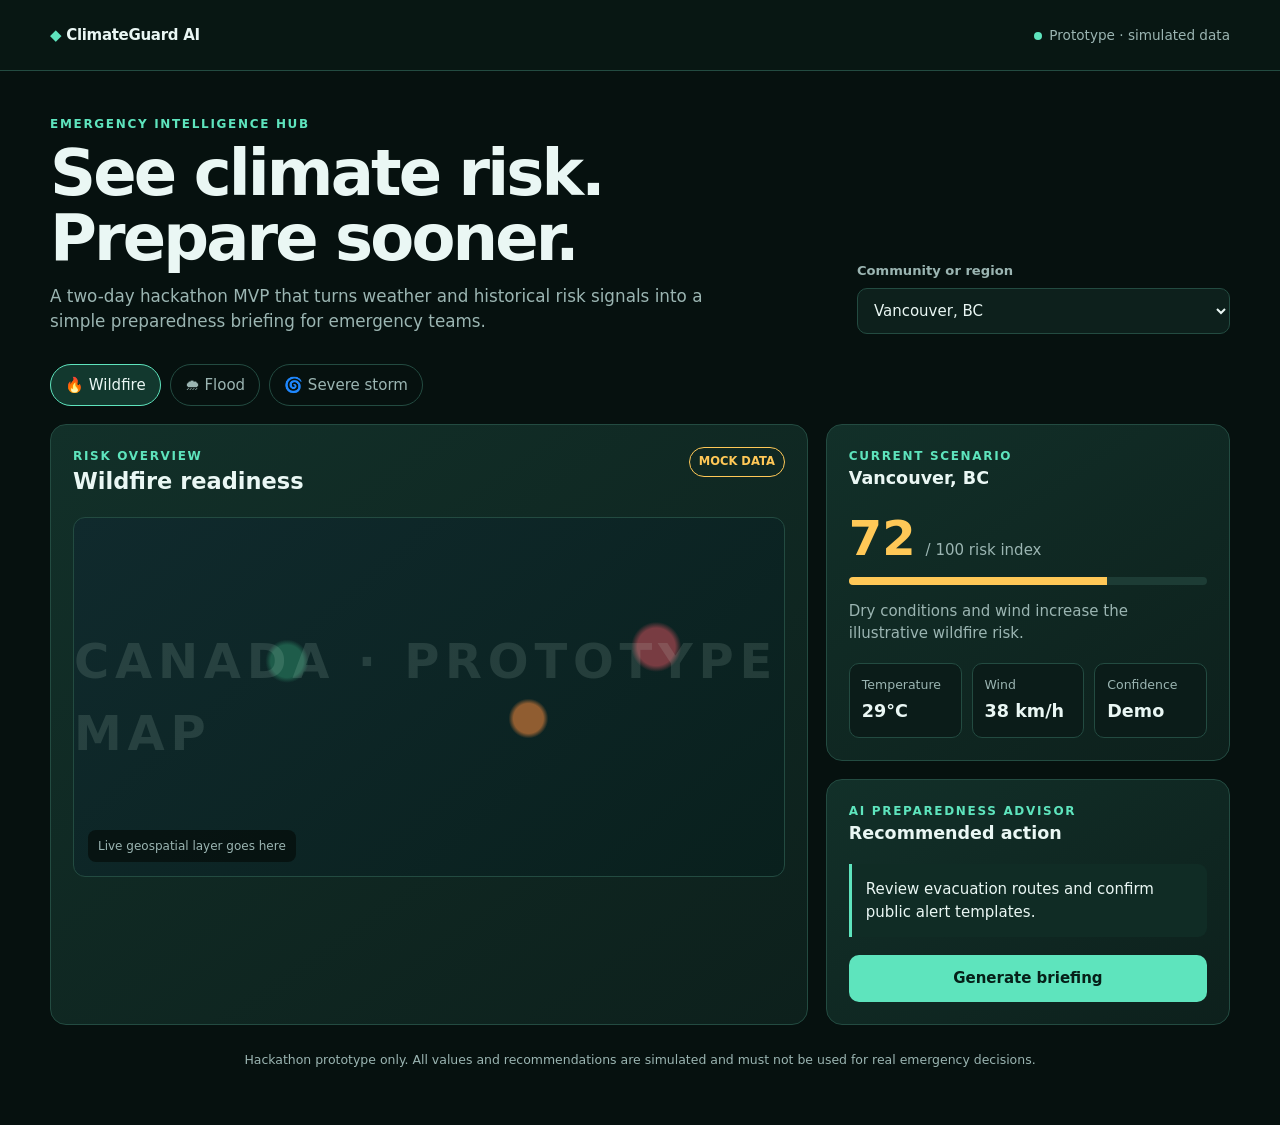
==== index.html @ 240c4de7 "Build ClimateGuard hackathon prototype scaffold" ====
<!doctype html>
<html lang="en">
<head>
  <meta charset="utf-8">
  <meta name="viewport" content="width=device-width, initial-scale=1">
  <meta http-equiv="refresh" content="0; url=ClimateGuard_AI_Interactive_Dashboard.html">
  <title>ClimateGuard AI</title>
  <link rel="canonical" href="ClimateGuard_AI_Interactive_Dashboard.html">
</head>
<body>
  <p>Opening <a href="ClimateGuard_AI_Interactive_Dashboard.html">ClimateGuard AI</a>…</p>
</body>
</html>
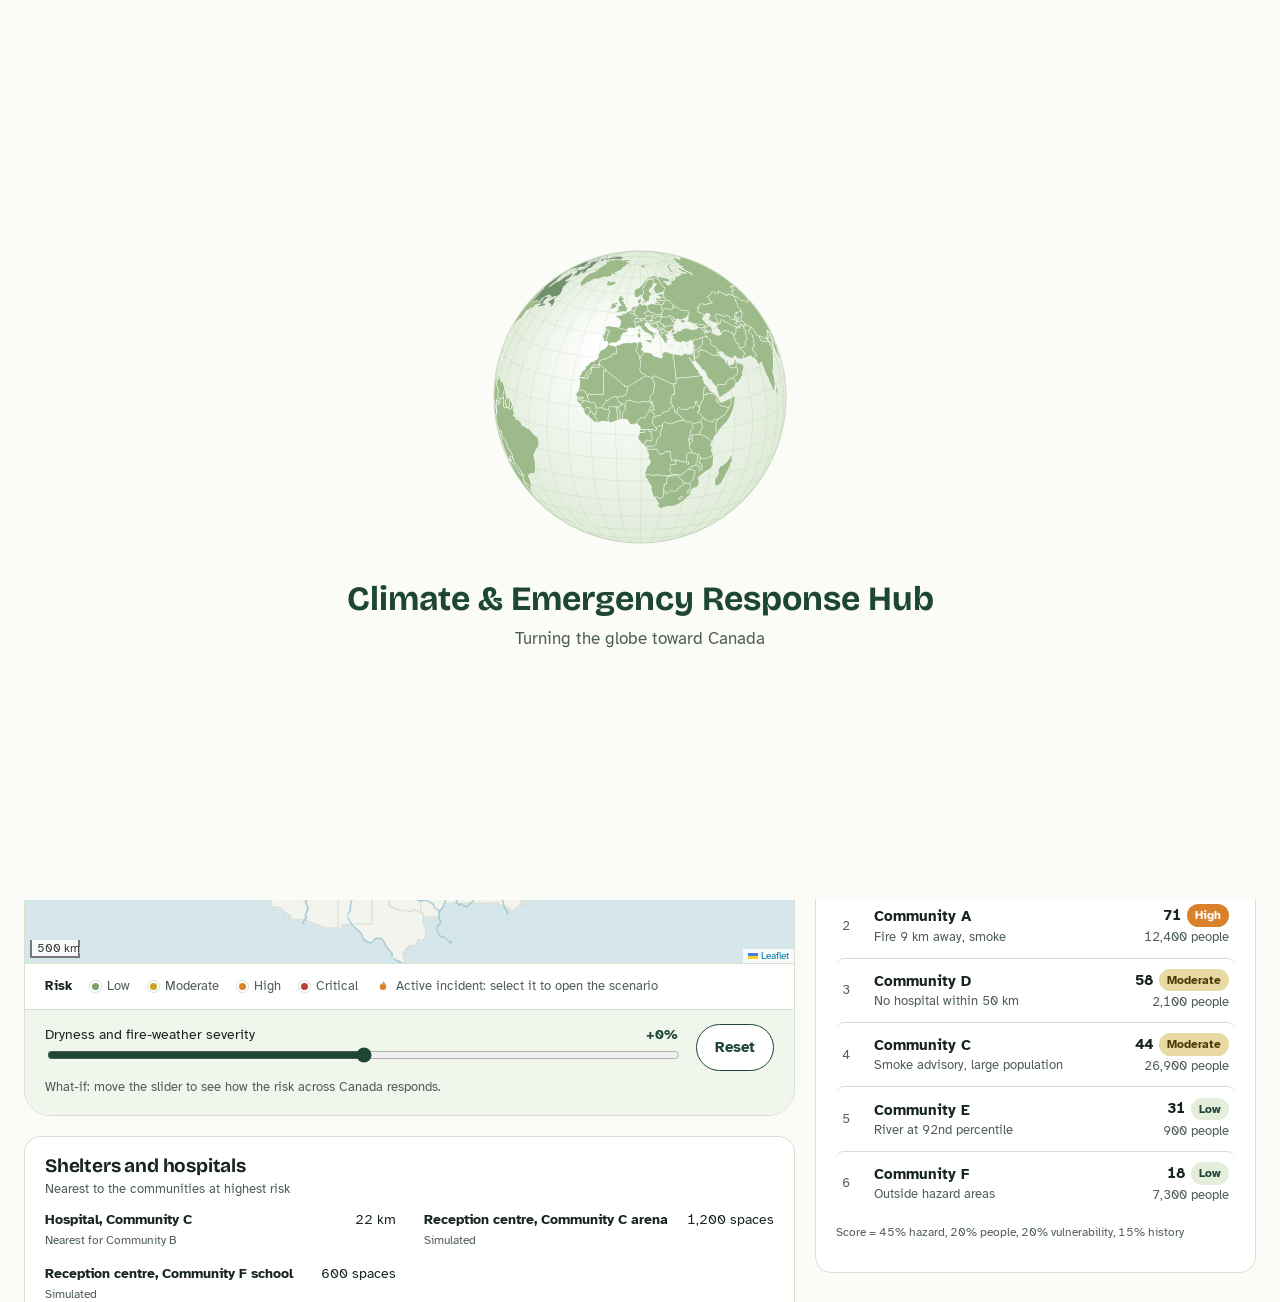
==== commit ff385fdf: "worked on frontend" ====
--- a/index.html
+++ b/index.html
@@ -1,13 +1,16 @@
 <!doctype html>
 <html lang="en">
-<head>
-  <meta charset="utf-8">
-  <meta name="viewport" content="width=device-width, initial-scale=1">
-  <meta http-equiv="refresh" content="0; url=ClimateGuard_AI_Interactive_Dashboard.html">
-  <title>ClimateGuard AI</title>
-  <link rel="canonical" href="ClimateGuard_AI_Interactive_Dashboard.html">
-</head>
-<body>
-  <p>Opening <a href="ClimateGuard_AI_Interactive_Dashboard.html">ClimateGuard AI</a>…</p>
-</body>
+  <head>
+    <meta charset="utf-8" />
+    <meta name="viewport" content="width=device-width, initial-scale=1" />
+    <meta http-equiv="refresh" content="0; url=ClimateGuard_Mockup.html" />
+    <title>Climate & Emergency Response Hub</title>
+    <link rel="canonical" href="ClimateGuard_Mockup.html" />
+  </head>
+  <body>
+    <p>
+      Opening
+      <a href="ClimateGuard_Mockup.html">Climate & Emergency Response Hub</a>…
+    </p>
+  </body>
 </html>
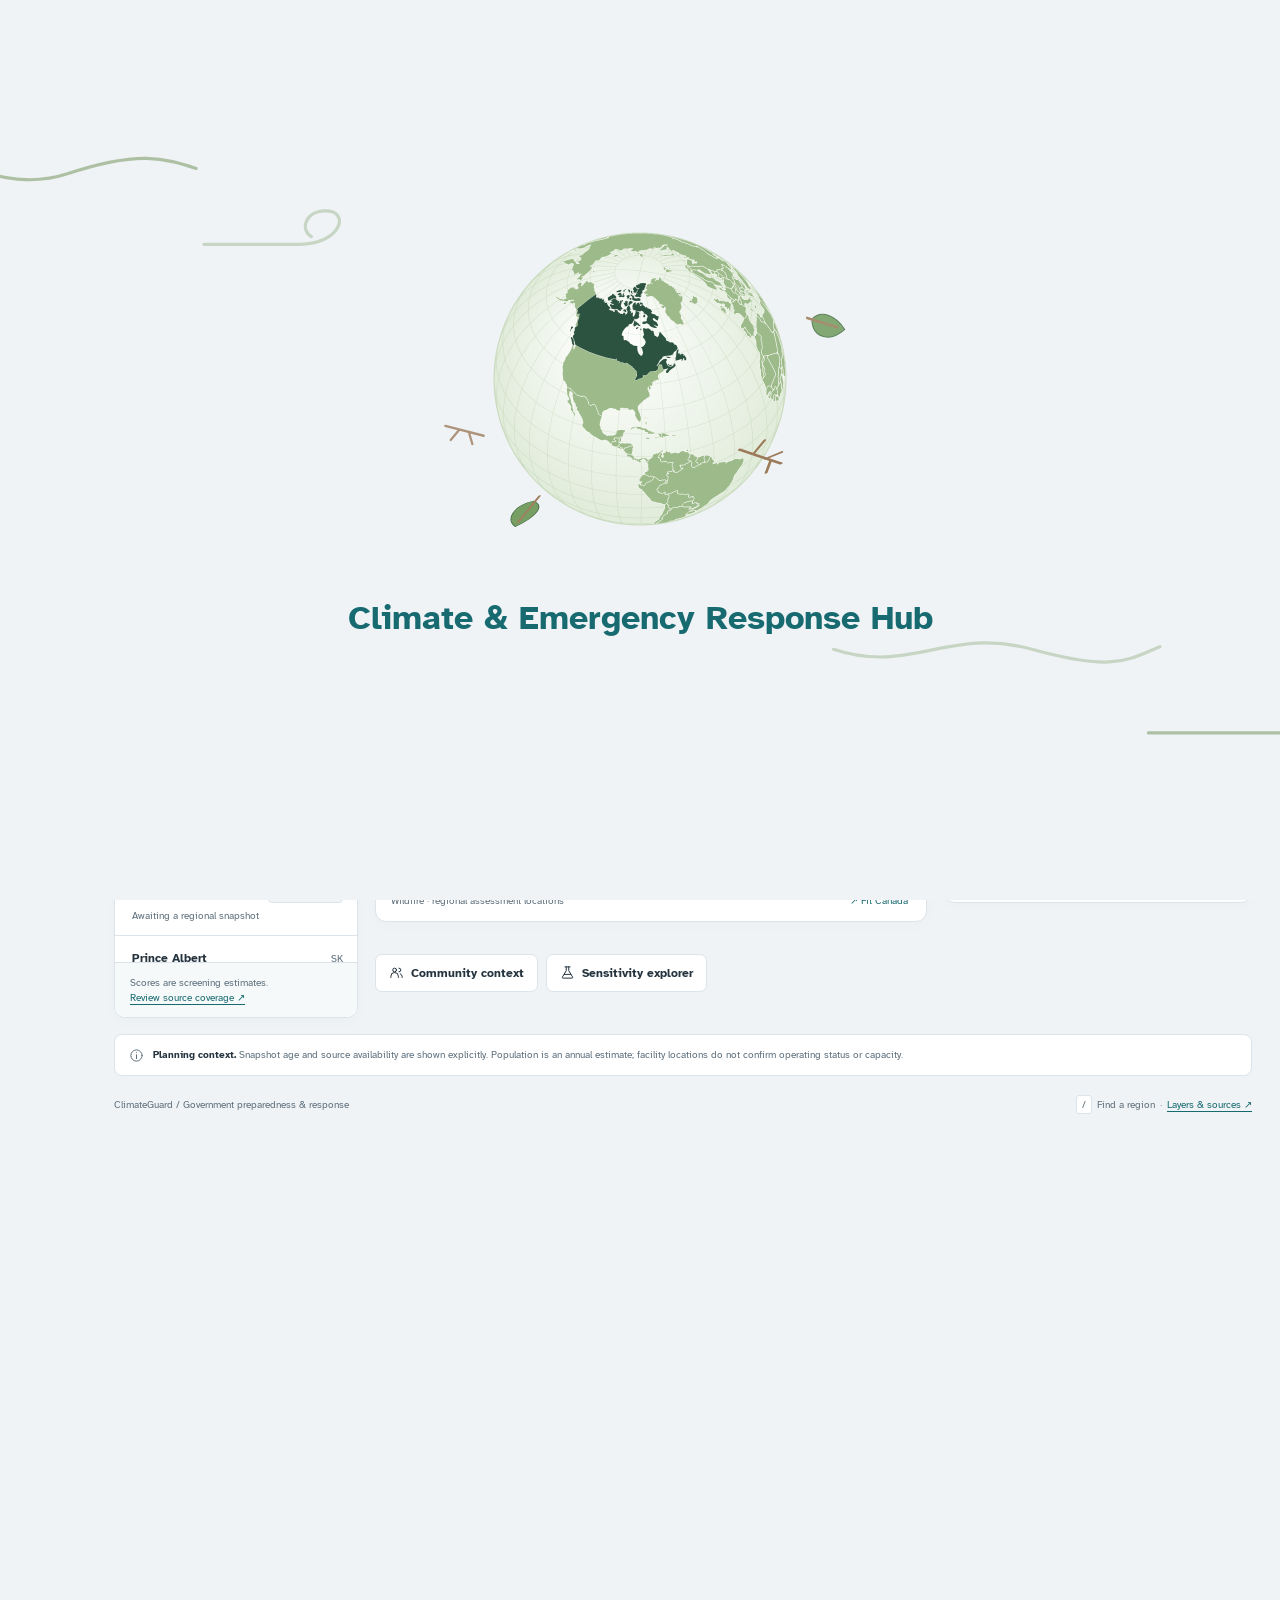
==== commit 30bbf030: "Make operations workspace the main frontend and refresh all live content" ====
--- a/index.html
+++ b/index.html
@@ -3,14 +3,14 @@
   <head>
     <meta charset="utf-8" />
     <meta name="viewport" content="width=device-width, initial-scale=1" />
-    <meta http-equiv="refresh" content="0; url=ClimateGuard_Mockup.html" />
+    <meta http-equiv="refresh" content="0; url=ClimateGuard_Frontend_Lab.html" />
     <title>Climate & Emergency Response Hub</title>
-    <link rel="canonical" href="ClimateGuard_Mockup.html" />
+    <link rel="canonical" href="ClimateGuard_Frontend_Lab.html" />
   </head>
   <body>
     <p>
       Opening
-      <a href="ClimateGuard_Mockup.html">Climate & Emergency Response Hub</a>…
+      <a href="ClimateGuard_Frontend_Lab.html">Climate & Emergency Response Hub</a>…
     </p>
   </body>
 </html>
